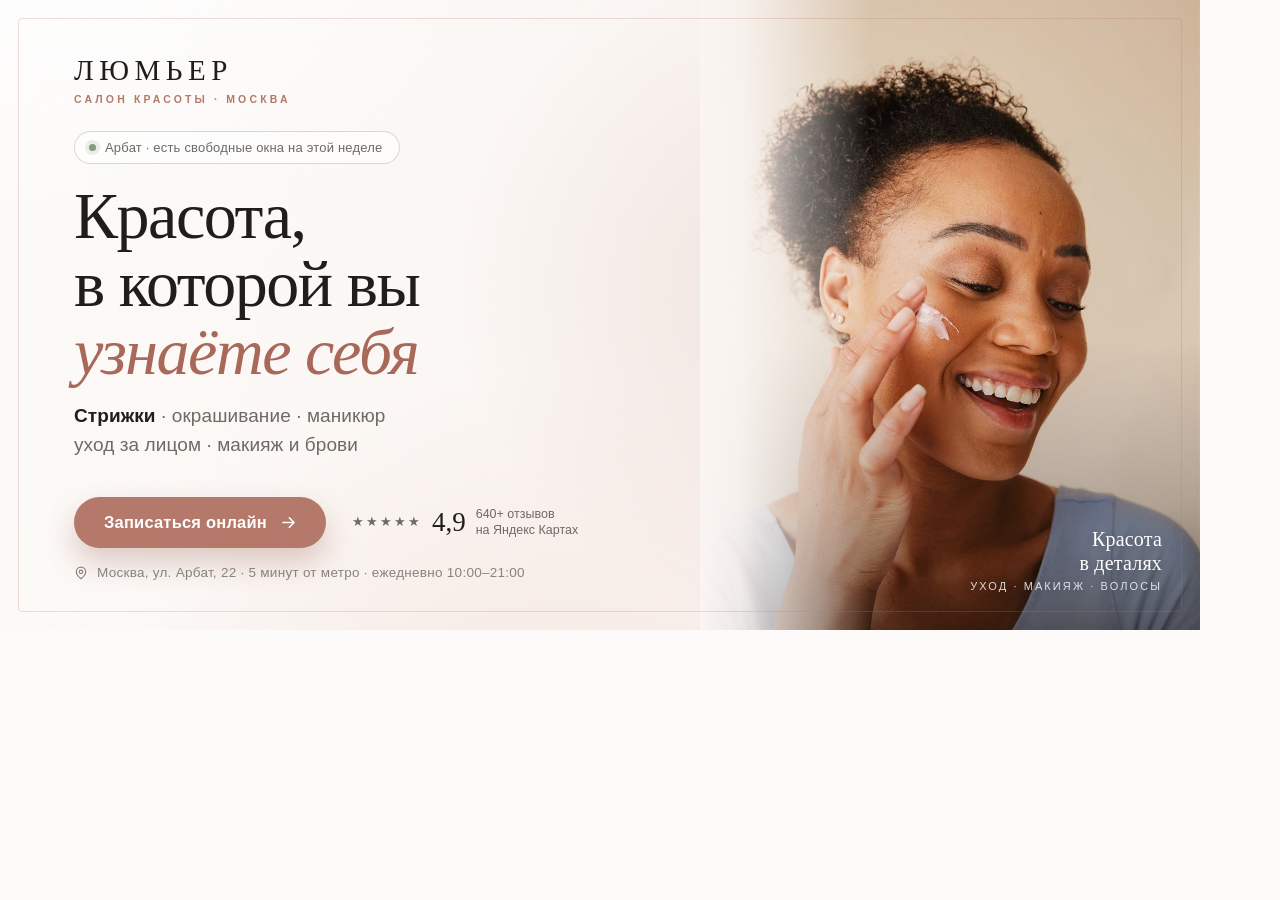
==== tools/og-card.html @ a892924a "Добавить Open Graph превью для Telegram и соцсетей" ====
<!DOCTYPE html>
<html lang="ru">
<head>
<meta charset="UTF-8">
<meta name="robots" content="noindex, nofollow">
<title>OG-карточка «Люмьер»</title>
<style>
  @page { size: 1200px 630px; margin: 0; }

  * { box-sizing: border-box; margin: 0; padding: 0; }

  html, body {
    width: 1200px;
    height: 630px;
    overflow: hidden;
  }

  body {
    font-family: "Segoe UI", -apple-system, BlinkMacSystemFont, Arial, sans-serif;
    color: #201d1b;
    background: #fdfbf9;
  }

  .card {
    position: relative;
    width: 1200px;
    height: 630px;
    overflow: hidden;
    background:
      radial-gradient(720px 520px at 6% -12%, #ffffff 0%, rgba(255,255,255,0) 62%),
      radial-gradient(640px 560px at 46% 118%, #f7e9e3 0%, rgba(247,233,227,0) 66%),
      linear-gradient(104deg, #fdfbf9 0%, #fbf6f3 58%, #f7efec 100%);
  }

  /* мягкое свечение слева от фотографии */
  .card::before {
    content: "";
    position: absolute;
    inset: 0;
    background: radial-gradient(480px 480px at 66% 46%, rgba(181,121,106,0.14), rgba(181,121,106,0) 70%);
    pointer-events: none;
  }

  /* тонкая внутренняя рамка */
  .card::after {
    content: "";
    position: absolute;
    inset: 18px;
    border: 1px solid rgba(181, 121, 106, 0.24);
    border-radius: 4px;
    pointer-events: none;
    z-index: 5;
  }

  .content {
    position: relative;
    z-index: 3;
    width: 700px;
    height: 100%;
    padding: 56px 0 50px 74px;
    display: flex;
    flex-direction: column;
    justify-content: space-between;
  }

  /* ---------- шапка ---------- */
  .brand { display: block; }

  .brand-name {
    font-family: Georgia, "Times New Roman", serif;
    font-size: 29px;
    line-height: 1;
    letter-spacing: 0.19em;
    color: #201d1b;
  }

  .brand-sub {
    margin-top: 9px;
    font-size: 10.5px;
    line-height: 1;
    letter-spacing: 0.3em;
    text-transform: uppercase;
    color: #b5796a;
    font-weight: 600;
  }

  .badge {
    display: inline-flex;
    align-items: center;
    gap: 9px;
    margin-top: 26px;
    padding: 9px 17px 9px 14px;
    border: 1px solid rgba(181, 121, 106, 0.32);
    border-radius: 999px;
    background: rgba(255, 255, 255, 0.66);
    font-size: 13px;
    line-height: 1;
    letter-spacing: 0.015em;
    color: #6f6a65;
    white-space: nowrap;
  }

  .dot {
    width: 7px;
    height: 7px;
    border-radius: 50%;
    background: #8a9a7b;
    box-shadow: 0 0 0 4px rgba(138, 154, 123, 0.16);
  }

  h1 {
    margin-top: 18px;
    font-family: Georgia, "Times New Roman", serif;
    font-size: 66px;
    font-weight: 400;
    line-height: 1.035;
    letter-spacing: -0.022em;
    color: #201d1b;
  }

  h1 em {
    font-style: italic;
    color: #a9685a;
  }

  .services {
    margin-top: 16px;
    font-size: 19px;
    line-height: 1.5;
    letter-spacing: 0.005em;
    color: #6f6a65;
  }

  .services b { color: #201d1b; font-weight: 600; }

  /* ---------- низ ---------- */
  .cta-row {
    display: flex;
    align-items: center;
    gap: 26px;
  }

  .cta {
    display: inline-flex;
    align-items: center;
    gap: 12px;
    padding: 16px 28px 16px 30px;
    border-radius: 999px;
    background: #b5796a;
    color: #ffffff;
    font-size: 16.5px;
    font-weight: 600;
    letter-spacing: 0.012em;
    box-shadow: 0 14px 30px rgba(150, 90, 75, 0.3);
    white-space: nowrap;
  }

  .cta svg { display: block; }

  .rating {
    display: flex;
    align-items: center;
    gap: 10px;
    white-space: nowrap;
  }

  .stars {
    font-size: 15px;
    letter-spacing: 2px;
    color: #b5796a;
    line-height: 1;
  }

  .rating b {
    font-family: Georgia, "Times New Roman", serif;
    font-size: 27px;
    font-weight: 400;
    line-height: 1;
    color: #201d1b;
  }

  .rating span {
    font-size: 12.5px;
    line-height: 1.25;
    color: #6f6a65;
    max-width: 104px;
    white-space: normal;
  }

  .address {
    margin-top: 17px;
    display: flex;
    align-items: center;
    gap: 9px;
    font-size: 13.5px;
    letter-spacing: 0.02em;
    color: #8a837c;
  }

  .address svg { display: block; flex: none; }

  /* ---------- фото ---------- */
  .photo {
    position: absolute;
    z-index: 1;
    top: 0;
    right: 0;
    width: 500px;
    height: 630px;
    overflow: hidden;
    background: #e9ddd6;
  }

  .photo img {
    position: absolute;
    inset: 0;
    width: 100%;
    height: 100%;
    object-fit: cover;
    object-position: 54% 32%;
  }

  /* растворяем левый край фото в фоне */
  .photo-fade {
    position: absolute;
    inset: 0;
    background:
      linear-gradient(90deg, #fbf6f3 0%, rgba(251,246,243,0.92) 8%, rgba(251,246,243,0) 34%),
      linear-gradient(0deg, rgba(28, 18, 12, 0.58) 0%, rgba(28, 18, 12, 0.22) 20%, rgba(28, 18, 12, 0) 46%);
    pointer-events: none;
  }

  /* УТП поверх фото */
  .photo-note {
    position: absolute;
    right: 38px;
    bottom: 38px;
    z-index: 4;
    text-align: right;
    color: #ffffff;
    text-shadow: 0 1px 12px rgba(30, 18, 12, 0.35);
  }

  .photo-note b {
    display: block;
    font-family: Georgia, "Times New Roman", serif;
    font-size: 20px;
    font-weight: 400;
    letter-spacing: 0.01em;
    line-height: 1.2;
  }

  .photo-note span {
    display: block;
    margin-top: 5px;
    font-size: 11px;
    letter-spacing: 0.19em;
    text-transform: uppercase;
    opacity: 0.82;
  }

  .grain {
    position: absolute;
    inset: 0;
    z-index: 4;
    opacity: 0.045;
    mix-blend-mode: multiply;
    pointer-events: none;
    background-image: url("data:image/svg+xml,%3Csvg xmlns='http://www.w3.org/2000/svg' width='180' height='180'%3E%3Cfilter id='n'%3E%3CfeTurbulence type='fractalNoise' baseFrequency='0.85' numOctaves='3'/%3E%3C/filter%3E%3Crect width='180' height='180' filter='url(%23n)' opacity='0.6'/%3E%3C/svg%3E");
  }
</style>
</head>
<body>
  <div class="card">

    <div class="photo">
      <img src="../images/service-face.jpg" alt="">
      <div class="photo-fade"></div>
      <div class="photo-note">
        <b>Красота<br>в деталях</b>
        <span>уход · макияж · волосы</span>
      </div>
    </div>

    <div class="content">
      <div class="top">
        <div class="brand">
          <div class="brand-name">ЛЮМЬЕР</div>
          <div class="brand-sub">салон красоты · Москва</div>
        </div>

        <div class="badge">
          <span class="dot"></span>
          Арбат · есть свободные окна на этой неделе
        </div>

        <h1>Красота,<br>в которой вы<br><em>узнаёте себя</em></h1>

        <p class="services">
          <b>Стрижки</b> · окрашивание · маникюр<br>
          уход за лицом · макияж и брови
        </p>
      </div>

      <div class="bottom">
        <div class="cta-row">
          <div class="cta">
            Записаться онлайн
            <svg width="19" height="19" viewBox="0 0 24 24" fill="none" stroke="currentColor" stroke-width="2" stroke-linecap="round" stroke-linejoin="round" aria-hidden="true">
              <path d="M5 12h14M13 6l6 6-6 6"/>
            </svg>
          </div>

          <div class="rating">
            <span class="stars" aria-hidden="true">★★★★★</span>
            <b>4,9</b>
            <span>640+ отзывов<br>на Яндекс Картах</span>
          </div>
        </div>

        <div class="address">
          <svg width="14" height="14" viewBox="0 0 24 24" fill="none" stroke="currentColor" stroke-width="2" stroke-linecap="round" stroke-linejoin="round" aria-hidden="true">
            <path d="M20 10c0 6-8 12-8 12S4 16 4 10a8 8 0 1 1 16 0Z"/><circle cx="12" cy="10" r="3"/>
          </svg>
          Москва, ул. Арбат, 22 · 5 минут от метро · ежедневно 10:00–21:00
        </div>
      </div>
    </div>

    <div class="grain"></div>
  </div>
</body>
</html>
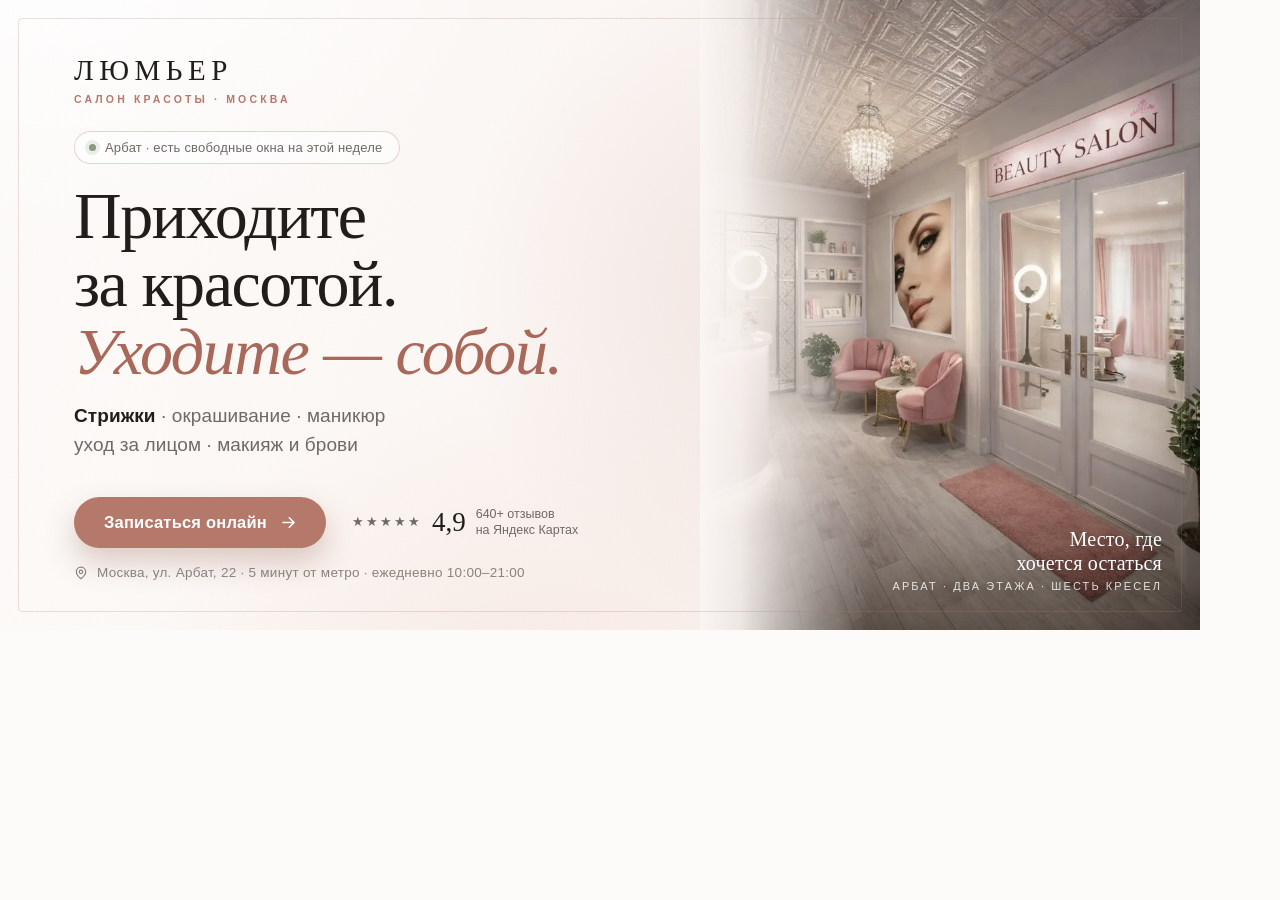
==== commit ff7a8b56: "Обновить заголовок сайта и фото в OG-карточке" ====
--- a/tools/og-card.html
+++ b/tools/og-card.html
@@ -217,7 +217,7 @@
     width: 100%;
     height: 100%;
     object-fit: cover;
-    object-position: 54% 32%;
+    object-position: 50% 50%;
   }
 
   /* растворяем левый край фото в фоне */
@@ -274,11 +274,11 @@
   <div class="card">
 
     <div class="photo">
-      <img src="../images/service-face.jpg" alt="">
+      <img src="../images/интерьер2.webp" alt="">
       <div class="photo-fade"></div>
       <div class="photo-note">
-        <b>Красота<br>в деталях</b>
-        <span>уход · макияж · волосы</span>
+        <b>Место, где<br>хочется остаться</b>
+        <span>Арбат · два этажа · шесть кресел</span>
       </div>
     </div>
 
@@ -294,7 +294,7 @@
           Арбат · есть свободные окна на этой неделе
         </div>
 
-        <h1>Красота,<br>в которой вы<br><em>узнаёте себя</em></h1>
+        <h1>Приходите<br>за красотой.<br><em>Уходите — собой.</em></h1>
 
         <p class="services">
           <b>Стрижки</b> · окрашивание · маникюр<br>
